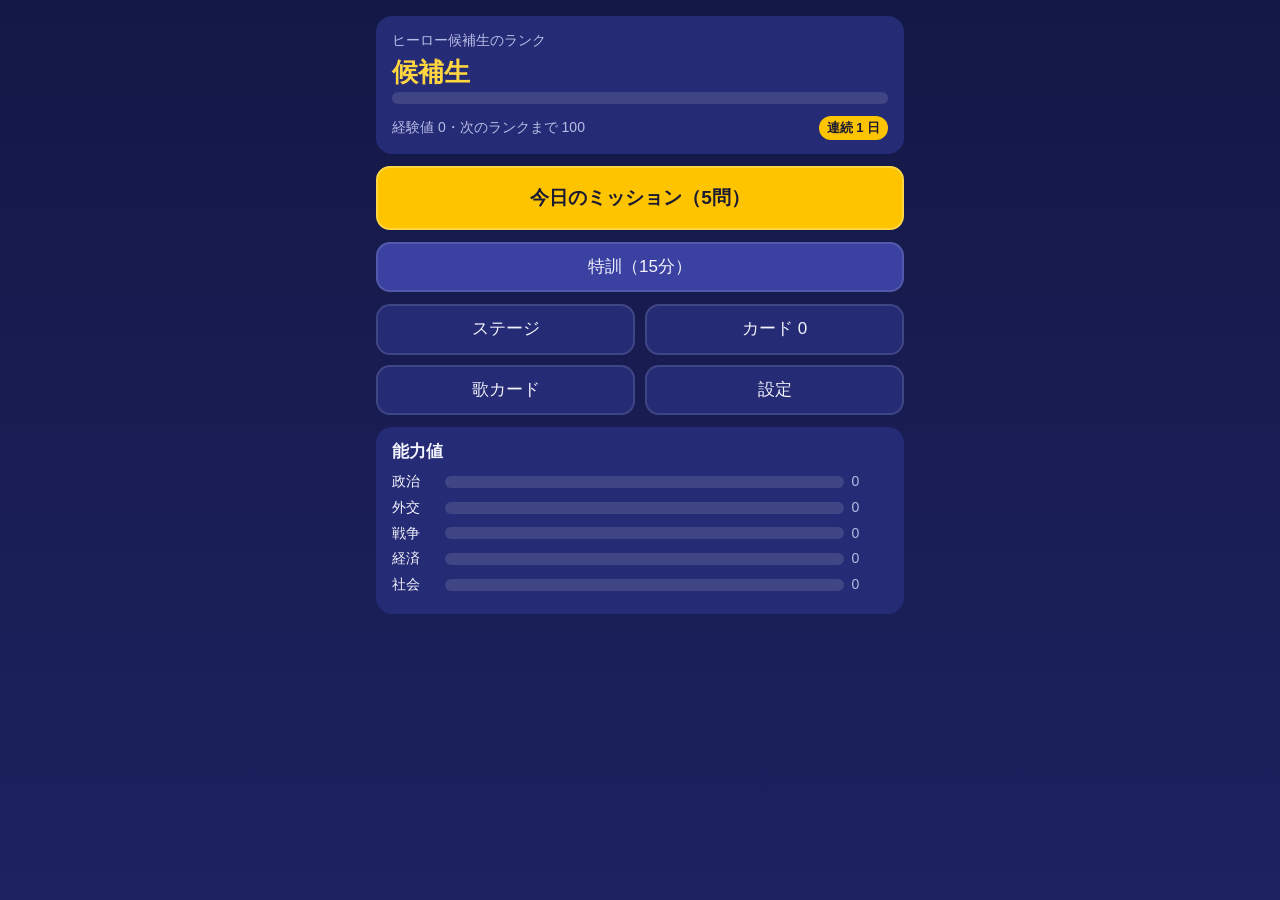
==== index.html @ 4c4c794f "アプリを公開" ====
<!doctype html>
<html lang="ja">
<head>
<meta charset="utf-8">
<meta name="viewport" content="width=device-width, initial-scale=1, viewport-fit=cover">
<meta name="robots" content="noindex,nofollow">
<meta name="apple-mobile-web-app-capable" content="yes">
<meta name="mobile-web-app-capable" content="yes">
<meta name="apple-mobile-web-app-status-bar-style" content="black-translucent">
<meta name="apple-mobile-web-app-title" content="ヒーロー試験">
<meta name="theme-color" content="#141846">
<title>ヒーロー候補生の試験</title>
<link rel="manifest" href="manifest.webmanifest">
<link rel="apple-touch-icon" href="icon-180.png">
<link rel="icon" type="image/png" href="icon-192.png">
<link rel="stylesheet" href="style.css">
</head>
<body>
<main id="app" aria-live="polite"></main>
<noscript>このアプリを使うには JavaScript を有効にしてください。</noscript>
<script type="module" src="js/app.js"></script>
<script>
  // アプリが起動できなかったとき（とても古い iOS など）に、真っ暗のままにしない
  setTimeout(function () {
    var app = document.getElementById('app');
    if (app && !app.firstChild) {
      app.innerHTML = '<div class="panel"><p>アプリを起動できませんでした。</p><p class="muted">iPhone の「設定」→「一般」→「ソフトウェアアップデート」で iOS を新しくしてから、もう一度開いてください。</p></div>';
    }
  }, 4000);
</script>
</body>
</html>
---- style.css ----
:root {
  --bg: #141846;
  --bg2: #1d2260;
  --panel: #252b74;
  --text: #f4f5ff;
  --muted: #b9bde8;
  --gold: #ffc400;
  --gold2: #ffd640;
  --ok: #2fd27a;
  --ng: #ff5a6a;
  --villain: #c04cff;
  --radius: 16px;
}
* { box-sizing: border-box; }
html, body { margin: 0; padding: 0; }
body {
  background: linear-gradient(180deg, var(--bg) 0%, var(--bg2) 100%) fixed;
  color: var(--text);
  font-family: -apple-system, BlinkMacSystemFont, "Hiragino Sans", "Hiragino Kaku Gothic ProN", "Yu Gothic UI", Meiryo, sans-serif;
  font-size: 17px;
  line-height: 1.55;
  min-height: 100vh;
  -webkit-text-size-adjust: 100%;
  -webkit-tap-highlight-color: transparent;
  overflow-x: hidden;
}
#app {
  max-width: 560px;
  margin: 0 auto;
  padding: calc(env(safe-area-inset-top) + 16px) 16px calc(env(safe-area-inset-bottom) + 24px);
}
h1, h2, h3 { margin: 0 0 8px; line-height: 1.3; }
h1 { font-size: 22px; }
h2 { font-size: 19px; }
h3 { font-size: 17px; }
p { margin: 0 0 8px; }
.muted { color: var(--muted); font-size: 14px; }
.panel { background: var(--panel); border-radius: var(--radius); padding: 14px 16px; margin: 0 0 12px; }
.row { display: flex; gap: 10px; align-items: center; }
.row.wrap { flex-wrap: wrap; }
.spacer { flex: 1; }
.grid2 { display: grid; grid-template-columns: 1fr 1fr; gap: 10px; }

button {
  font: inherit;
  color: var(--text);
  background: var(--panel);
  border: 2px solid rgba(255, 255, 255, 0.12);
  border-radius: 14px;
  min-height: 48px;
  padding: 10px 14px;
  cursor: pointer;
  touch-action: manipulation;
  text-align: center;
  width: 100%;
}
button:active { transform: scale(0.98); }
button:disabled { opacity: 0.45; }
button.primary { background: var(--gold); color: #1a1a33; border-color: var(--gold2); font-weight: 700; font-size: 19px; min-height: 64px; }
button.secondary { background: #3a41a0; }
button.small { min-height: 44px; font-size: 15px; width: auto; padding: 8px 12px; }
button.ghost { background: transparent; }
button.choice { text-align: left; margin-bottom: 10px; }
button.correct { background: var(--ok); color: #04321a; border-color: var(--ok); opacity: 1; }
button.wrong { background: var(--ng); color: #3d0008; border-color: var(--ng); opacity: 1; }
button.picked { border-color: var(--gold); }
.tf { display: grid; grid-template-columns: 1fr 1fr; gap: 12px; }
.tf button { font-size: 40px; min-height: 96px; font-weight: 700; }

.bar { height: 12px; background: rgba(255, 255, 255, 0.12); border-radius: 6px; overflow: hidden; }
.bar > span { display: block; height: 100%; background: var(--gold); border-radius: 6px; transition: width 0.4s; }
.bar.timer > span { background: var(--ng); transition: width 0.1s linear; }
.stat { display: grid; grid-template-columns: 3.2em 1fr 2.6em; gap: 8px; align-items: center; font-size: 14px; margin: 4px 0; }
.stat .bar > span { background: var(--ok); }

.rank { font-size: 26px; font-weight: 800; color: var(--gold2); }
.badge { display: inline-block; font-size: 13px; padding: 2px 8px; border-radius: 999px; background: rgba(255, 255, 255, 0.14); }
.badge.gold { background: var(--gold); color: #1a1a33; font-weight: 700; }
.badge.villain { background: var(--villain); }
.badge.off { background: #555; }

.qtext { font-size: 19px; font-weight: 700; margin: 8px 0 14px; }
.feedback { border-radius: var(--radius); padding: 12px 14px; margin: 12px 0; }
.feedback.ok { background: rgba(47, 210, 122, 0.18); border: 2px solid var(--ok); }
.feedback.ng { background: rgba(255, 90, 106, 0.18); border: 2px solid var(--ng); }
.big { font-size: 28px; font-weight: 800; }
.num { display: inline-block; min-width: 1.6em; height: 1.6em; line-height: 1.6em; border-radius: 50%; background: var(--gold); color: #1a1a33; text-align: center; font-weight: 800; margin-right: 8px; }
.num.empty { background: rgba(255, 255, 255, 0.18); color: transparent; }

.cardgrid { display: grid; grid-template-columns: repeat(2, 1fr); gap: 8px; }
.card { border-radius: 12px; padding: 10px; min-height: 56px; background: linear-gradient(135deg, #ffd640, #ff9f1c); color: #1a1a33; font-weight: 700; font-size: 15px; display: flex; align-items: center; }
.card.locked { background: rgba(255, 255, 255, 0.08); color: var(--muted); font-weight: 400; }
.phrase { margin: 10px 0 4px; font-size: 13px; color: var(--muted); }
.song { white-space: pre-line; font-size: 18px; line-height: 1.9; }
.summary li { margin-bottom: 8px; }
.pop { animation: pop 0.45s ease-out; }
@keyframes pop { 0% { transform: scale(0.7); opacity: 0; } 70% { transform: scale(1.08); opacity: 1; } 100% { transform: scale(1); } }
.shake { animation: shake 0.35s; }
@keyframes shake { 25% { transform: translateX(-6px); } 75% { transform: translateX(6px); } }
.danger { background: #8a1f2b; }
.center { text-align: center; }
.mt { margin-top: 12px; }
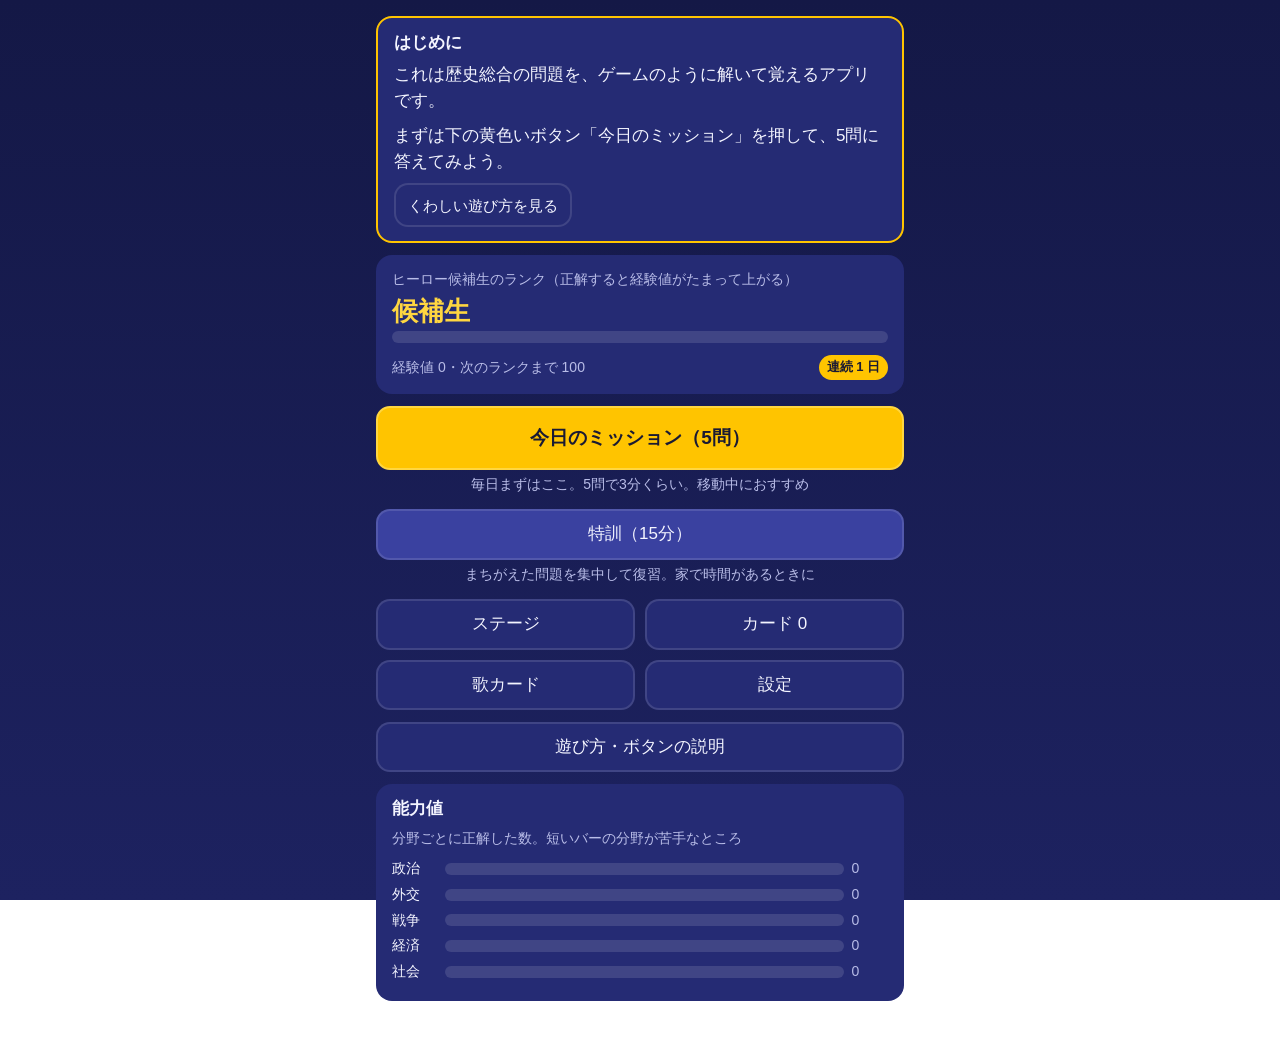
==== commit fda1c8fd: "v3 (2/2): 版番号を v3 に・安全の設定（CSP）" ====
--- a/index.html
+++ b/index.html
@@ -2,6 +2,8 @@
 <html lang="ja">
 <head>
 <meta charset="utf-8">
+<meta http-equiv="Content-Security-Policy" content="default-src 'self'; script-src 'self' 'sha256-jjPftPPTDgRGlMWRJKVEMQm3pmzmMy0FUeo7hcUHc6I='; style-src 'self' 'unsafe-inline'; img-src 'self' data:; connect-src 'self' https://script.google.com https://script.googleusercontent.com; manifest-src 'self'; worker-src 'self'; object-src 'none'; base-uri 'none'; form-action 'none'">
+<meta name="referrer" content="no-referrer">
 <meta name="viewport" content="width=device-width, initial-scale=1, viewport-fit=cover">
 <meta name="robots" content="noindex,nofollow">
 <meta name="apple-mobile-web-app-capable" content="yes">
--- a/style.css
+++ b/style.css
@@ -100,3 +100,23 @@
 .danger { background: #8a1f2b; }
 .center { text-align: center; }
 .mt { margin-top: 12px; }
+input.answer {
+  font: inherit;
+  font-size: 20px;
+  width: 100%;
+  min-height: 56px;
+  padding: 10px 14px;
+  color: var(--text);
+  background: var(--bg);
+  border: 2px solid rgba(255, 255, 255, 0.35);
+  border-radius: 14px;
+  margin: 4px 0 8px;
+}
+input.answer:focus { outline: none; border-color: var(--gold); }
+input.answer.correct { border-color: var(--ok); }
+input.answer.wrong { border-color: var(--ng); }
+input.answer:disabled { opacity: 1; }
+.answerline { font-size: 18px; }
+.answerline b { color: var(--gold); }
+.note { margin: 4px 0 14px; }
+.guide { border: 2px solid var(--gold); }
